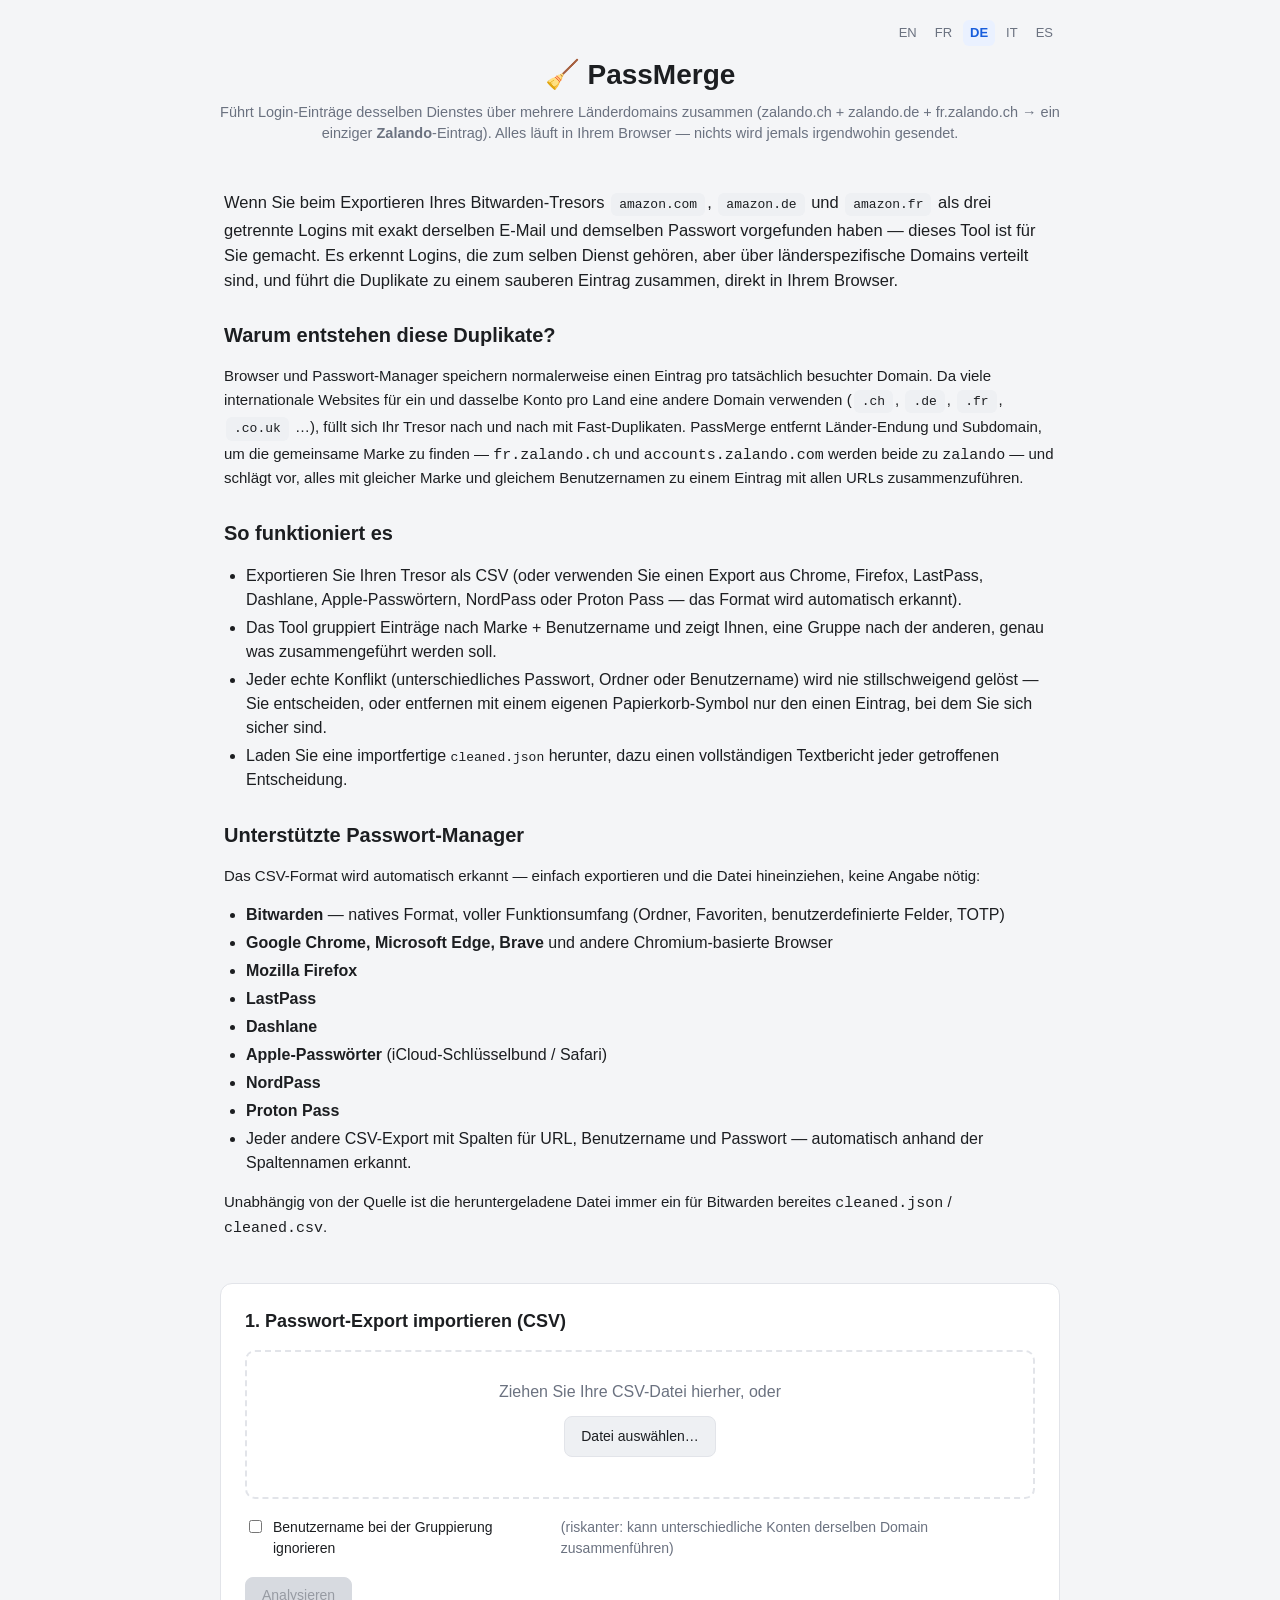
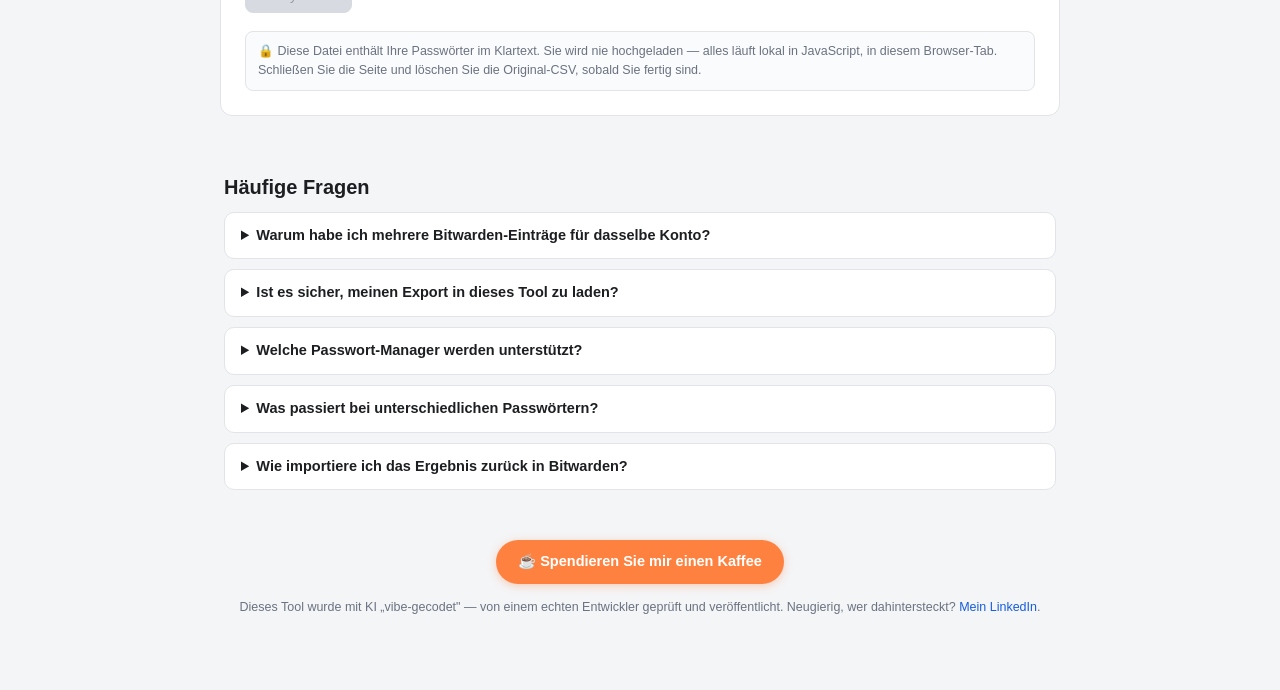
==== de/index.html @ 8283f2ba "Initial commit: PassMerge Merges duplicate password manager entries across country-code domains of t" ====
<!doctype html>
<html lang="de">
<head>
<meta charset="utf-8">
<meta name="viewport" content="width=device-width, initial-scale=1">
<title>PassMerge — Doppelte Bitwarden-Passwörter zusammenführen</title>
<meta name="description" content="Kostenloses Browser-Tool, um doppelte Bitwarden-Logins über mehrere Länderdomains hinweg zusammenzuführen (zalando.ch, zalando.de, zalando.fr → ein einziger Zalando-Eintrag). Nichts verlässt jemals Ihren Browser. Liest auch Exporte aus Chrome, Firefox, LastPass, Dashlane, NordPass und Proton Pass.">
<link rel="canonical" href="https://brignolij.github.io/passmerge/de/">
<link rel="alternate" hreflang="en" href="https://brignolij.github.io/passmerge/">
<link rel="alternate" hreflang="fr" href="https://brignolij.github.io/passmerge/fr/">
<link rel="alternate" hreflang="de" href="https://brignolij.github.io/passmerge/de/">
<link rel="alternate" hreflang="it" href="https://brignolij.github.io/passmerge/it/">
<link rel="alternate" hreflang="es" href="https://brignolij.github.io/passmerge/es/">
<link rel="alternate" hreflang="x-default" href="https://brignolij.github.io/passmerge/">
<link rel="stylesheet" href="../assets/style.css">
<script type="application/ld+json">
{
  "@context": "https://schema.org",
  "@type": "SoftwareApplication",
  "name": "PassMerge",
  "applicationCategory": "SecurityApplication",
  "operatingSystem": "Alle (läuft im Browser)",
  "description": "Kostenloses Tool, das doppelte Bitwarden-Passworteinträge über Länder-Domains desselben Dienstes hinweg zu einem Eintrag zusammenführt — vollständig im Browser.",
  "offers": { "@type": "Offer", "price": "0", "priceCurrency": "EUR" },
  "url": "https://brignolij.github.io/passmerge/de/"
}
</script>
<script type="application/ld+json">
{
  "@context": "https://schema.org",
  "@type": "FAQPage",
  "mainEntity": [
    {
      "@type": "Question",
      "name": "Warum habe ich mehrere Bitwarden-Einträge für dasselbe Konto?",
      "acceptedAnswer": { "@type": "Answer", "text": "Das automatische Speichern von Passwörtern legt oft einen Bitwarden-Eintrag pro besuchter Domain an — dasselbe Konto auf zalando.ch, zalando.de und fr.zalando.ch landet so als drei getrennte Einträge statt als einer, obwohl es derselbe Benutzername und dasselbe Passwort ist. PassMerge erkennt die gemeinsame Marke hinter diesen Domains und führt sie zu einem Eintrag mit allen URLs zusammen." }
    },
    {
      "@type": "Question",
      "name": "Ist es sicher, meinen Passwort-Export in dieses Tool zu laden?",
      "acceptedAnswer": { "@type": "Answer", "text": "Es wird nichts hochgeladen. Das Tool läuft vollständig als JavaScript in Ihrem eigenen Browser-Tab — Ihre CSV wird lokal gelesen und verarbeitet, die Ausgabedateien werden lokal erzeugt. Kein Server, keine Netzwerkanfrage, kein Tracking." }
    },
    {
      "@type": "Question",
      "name": "Welche Exporte anderer Passwort-Manager werden unterstützt?",
      "acceptedAnswer": { "@type": "Answer", "text": "Der native CSV-Export von Bitwarden wird unterstützt. Das Tool erkennt außerdem automatisch Exporte aus Chrome, Edge, Brave, Firefox, LastPass, Dashlane, Apple-Passwörtern, NordPass und Proton Pass — die Ausgabe ist immer bereit für den Bitwarden-Import." }
    },
    {
      "@type": "Question",
      "name": "Was passiert, wenn die doppelten Einträge unterschiedliche Passwörter haben?",
      "acceptedAnswer": { "@type": "Answer", "text": "Es wird nie stillschweigend etwas verworfen. Unterscheidet sich ein Passwort, werden Sie gefragt, welches behalten werden soll — die andere Variante wird zusätzlich in die Notizen des zusammengeführten Eintrags geschrieben und im Bericht markiert." }
    },
    {
      "@type": "Question",
      "name": "Wie importiere ich das Ergebnis zurück in Bitwarden?",
      "acceptedAnswer": { "@type": "Answer", "text": "Laden Sie cleaned.json herunter und importieren Sie es: Bitwarden-Web-Tresor → Einstellungen → Daten importieren/exportieren → Format .json (Bitwarden). Testen Sie den Import zuerst in einem leeren Tresor, wenn Sie unsicher sind." }
    }
  ]
}
</script>
</head>
<body>
<div class="wrap">
  <div class="langbar">
    <a href="/passmerge/">EN</a>
    <a href="/passmerge/fr/">FR</a>
    <a href="/passmerge/de/" class="active">DE</a>
    <a href="/passmerge/it/">IT</a>
    <a href="/passmerge/es/">ES</a>
  </div>

  <header>
    <h1>🧹 PassMerge</h1>
    <p class="sub">Führt Login-Einträge desselben Dienstes über mehrere Länderdomains zusammen (zalando.ch + zalando.de + fr.zalando.ch → ein einziger <b>Zalando</b>-Eintrag). Alles läuft in Ihrem Browser — nichts wird jemals irgendwohin gesendet.</p>
  </header>

  <section class="hero">
    <p class="lead">Wenn Sie beim Exportieren Ihres Bitwarden-Tresors <span class="example-chip">amazon.com</span>, <span class="example-chip">amazon.de</span> und <span class="example-chip">amazon.fr</span> als drei getrennte Logins mit exakt derselben E-Mail und demselben Passwort vorgefunden haben — dieses Tool ist für Sie gemacht. Es erkennt Logins, die zum selben Dienst gehören, aber über länderspezifische Domains verteilt sind, und führt die Duplikate zu einem sauberen Eintrag zusammen, direkt in Ihrem Browser.</p>

    <h2>Warum entstehen diese Duplikate?</h2>
    <p>Browser und Passwort-Manager speichern normalerweise einen Eintrag pro tatsächlich besuchter Domain. Da viele internationale Websites für ein und dasselbe Konto pro Land eine andere Domain verwenden (<span class="example-chip">.ch</span>, <span class="example-chip">.de</span>, <span class="example-chip">.fr</span>, <span class="example-chip">.co.uk</span> …), füllt sich Ihr Tresor nach und nach mit Fast-Duplikaten. PassMerge entfernt Länder-Endung und Subdomain, um die gemeinsame Marke zu finden — <code>fr.zalando.ch</code> und <code>accounts.zalando.com</code> werden beide zu <code>zalando</code> — und schlägt vor, alles mit gleicher Marke und gleichem Benutzernamen zu einem Eintrag mit allen URLs zusammenzuführen.</p>

    <h2>So funktioniert es</h2>
    <ul>
      <li>Exportieren Sie Ihren Tresor als CSV (oder verwenden Sie einen Export aus Chrome, Firefox, LastPass, Dashlane, Apple-Passwörtern, NordPass oder Proton Pass — das Format wird automatisch erkannt).</li>
      <li>Das Tool gruppiert Einträge nach Marke + Benutzername und zeigt Ihnen, eine Gruppe nach der anderen, genau was zusammengeführt werden soll.</li>
      <li>Jeder echte Konflikt (unterschiedliches Passwort, Ordner oder Benutzername) wird nie stillschweigend gelöst — Sie entscheiden, oder entfernen mit einem eigenen Papierkorb-Symbol nur den einen Eintrag, bei dem Sie sich sicher sind.</li>
      <li>Laden Sie eine importfertige <code>cleaned.json</code> herunter, dazu einen vollständigen Textbericht jeder getroffenen Entscheidung.</li>
    </ul>

    <h2>Unterstützte Passwort-Manager</h2>
    <p>Das CSV-Format wird automatisch erkannt — einfach exportieren und die Datei hineinziehen, keine Angabe nötig:</p>
    <ul>
      <li><b>Bitwarden</b> — natives Format, voller Funktionsumfang (Ordner, Favoriten, benutzerdefinierte Felder, TOTP)</li>
      <li><b>Google Chrome, Microsoft Edge, Brave</b> und andere Chromium-basierte Browser</li>
      <li><b>Mozilla Firefox</b></li>
      <li><b>LastPass</b></li>
      <li><b>Dashlane</b></li>
      <li><b>Apple-Passwörter</b> (iCloud-Schlüsselbund / Safari)</li>
      <li><b>NordPass</b></li>
      <li><b>Proton Pass</b></li>
      <li>Jeder andere CSV-Export mit Spalten für URL, Benutzername und Passwort — automatisch anhand der Spaltennamen erkannt.</li>
    </ul>
    <p>Unabhängig von der Quelle ist die heruntergeladene Datei immer ein für Bitwarden bereites <code>cleaned.json</code> / <code>cleaned.csv</code>.</p>
  </section>

  <section id="step-upload" class="card">
    <h2>1. Passwort-Export importieren (CSV)</h2>
    <div id="dropzone" class="dropzone">
      <p>Ziehen Sie Ihre CSV-Datei hierher, oder</p>
      <label class="btn" for="fileInput">Datei auswählen…</label>
      <input type="file" id="fileInput" accept=".csv,text/csv" hidden>
      <p id="fileName" class="filename"></p>
    </div>
    <div class="options">
      <label><input type="checkbox" id="optIgnoreUsername"> Benutzername bei der Gruppierung ignorieren <span style="color:var(--muted)">(riskanter: kann unterschiedliche Konten derselben Domain zusammenführen)</span></label>
    </div>
    <button id="btnAnalyze" class="btn primary" disabled>Analysieren</button>
    <p class="privacy">🔒 Diese Datei enthält Ihre Passwörter im Klartext. Sie wird nie hochgeladen — alles läuft lokal in JavaScript, in diesem Browser-Tab. Schließen Sie die Seite und löschen Sie die Original-CSV, sobald Sie fertig sind.</p>
  </section>

  <section id="step-review" class="card" hidden>
    <h2>2. Zusammenführungen einzeln prüfen</h2>
    <div id="summary"></div>
    <div id="wizard"></div>
    <div id="autoList" class="autolist"></div>
  </section>

  <section id="step-download" class="card" hidden>
    <h2>3. Herunterladen</h2>
    <p id="dlStatus"></p>
    <div class="downloads">
      <a id="dlJson" class="btn primary" download="cleaned.json">⬇️ cleaned.json <span style="opacity:.85">(in Bitwarden importieren)</span></a>
      <a id="dlCsv" class="btn" download="cleaned.csv">⬇️ cleaned.csv</a>
      <a id="dlReport" class="btn" download="report.txt">⬇️ report.txt</a>
    </div>
    <p class="privacy">Die Datei wird bei jedem Schritt der obigen Prüfung automatisch aktualisiert — Sie können jederzeit herunterladen, auch bevor Sie fertig sind (noch nicht geprüfte Gruppen behalten ihre sichere Standardwahl). Empfohlen: <code>cleaned.json</code> importieren (Bitwarden-Web-Tresor → Einstellungen → Daten importieren/exportieren → Format <b>.json (Bitwarden)</b>). CSV kann pro zusammengeführtem Eintrag nur eine URL behalten; die übrigen stehen in den Notizen.</p>
    <button id="btnReset" class="btn">🔄 Neu starten</button>
  </section>

  <section class="hero faq">
    <h2>Häufige Fragen</h2>
    <details>
      <summary>Warum habe ich mehrere Bitwarden-Einträge für dasselbe Konto?</summary>
      <p>Automatisches Speichern legt oft einen Eintrag pro besuchter Domain an — dasselbe Konto auf <code>zalando.ch</code>, <code>zalando.de</code> und <code>fr.zalando.ch</code> landet als drei getrennte Einträge. PassMerge erkennt die gemeinsame Marke und führt sie zu einem Eintrag mit allen URLs zusammen.</p>
    </details>
    <details>
      <summary>Ist es sicher, meinen Export in dieses Tool zu laden?</summary>
      <p>Es wird nichts hochgeladen. Das Tool läuft vollständig als JavaScript in Ihrem Tab — CSV lokal gelesen und verarbeitet, Dateien lokal erzeugt. Kein Server, keine Netzwerkanfrage, kein Tracking.</p>
    </details>
    <details>
      <summary>Welche Passwort-Manager werden unterstützt?</summary>
      <p>Der native CSV-Export von Bitwarden. Das Tool erkennt außerdem Chrome, Edge, Brave, Firefox, LastPass, Dashlane, Apple-Passwörter, NordPass und Proton Pass — die Ausgabe ist immer bereit für Bitwarden.</p>
    </details>
    <details>
      <summary>Was passiert bei unterschiedlichen Passwörtern?</summary>
      <p>Es wird nie stillschweigend etwas verworfen. Sie werden gefragt, welches behalten werden soll — die andere Variante wird zusätzlich notiert und im Bericht markiert.</p>
    </details>
    <details>
      <summary>Wie importiere ich das Ergebnis zurück in Bitwarden?</summary>
      <p>Laden Sie <code>cleaned.json</code> herunter: Bitwarden-Web-Tresor → Einstellungen → Daten importieren/exportieren → Format <b>.json (Bitwarden)</b>. Testen Sie zuerst in einem leeren Tresor, wenn Sie unsicher sind.</p>
    </details>
  </section>

  <footer>
    <a class="coffee-banner" href="https://ko-fi.com/jeffreybrignoli" target="_blank" rel="noopener">☕ Spendieren Sie mir einen Kaffee</a>
    <p class="attribution">Dieses Tool wurde mit KI „vibe-gecodet" — von einem echten Entwickler geprüft und veröffentlicht. Neugierig, wer dahintersteckt? <a href="https://www.linkedin.com/in/jeffrey-brignoli/" target="_blank" rel="noopener">Mein LinkedIn</a>.</p>
  </footer>
</div>

<script src="../assets/i18n.js"></script>
<script src="../assets/app.js"></script>
</body>
</html>
---- assets/style.css ----
:root {
  --bg: #f4f5f7;
  --card: #ffffff;
  --border: #e2e4e9;
  --text: #1c1e21;
  --muted: #6b7280;
  --primary: #175ddc;
  --primary-hover: #1149ad;
  --danger: #c0392b;
  --danger-bg: #fdecea;
  --warn: #b8860b;
  --warn-bg: #fff8e1;
  --ok: #1e8e3e;
  --ok-bg: #e9f7ef;
  --coffee: #ff813f;
  --coffee-hover: #e86d2e;
  --mono: ui-monospace, SFMono-Regular, Menlo, Consolas, monospace;
}
* { box-sizing: border-box; }
html { scroll-behavior: smooth; }
body {
  margin: 0;
  background: var(--bg);
  color: var(--text);
  font-family: -apple-system, BlinkMacSystemFont, "Segoe UI", Helvetica, Arial, sans-serif;
  line-height: 1.5;
}
.wrap { max-width: 880px; margin: 0 auto; padding: 20px 20px 80px; }

/* Language switcher */
.langbar { display: flex; justify-content: flex-end; gap: 4px; font-size: 13px; margin-bottom: 8px; flex-wrap: wrap; }
.langbar a { color: var(--muted); text-decoration: none; padding: 3px 7px; border-radius: 6px; }
.langbar a:hover { background: #eef0f3; color: var(--text); }
.langbar a.active { color: var(--primary); font-weight: 700; background: #eaf1ff; }

header { text-align: center; margin-bottom: 20px; }
header h1 { margin: 0 0 6px; font-size: 28px; }
header .sub { color: var(--muted); margin: 0; font-size: 14.5px; }

/* Hero / SEO content */
.hero { padding: 8px 4px 28px; }
.hero h2 { font-size: 20px; margin: 28px 0 10px; }
.hero p { color: var(--text); font-size: 15px; }
.hero .lead { font-size: 16.5px; color: var(--text); }
.hero ul { padding-left: 22px; }
.hero li { margin: 4px 0; }
.example-chip {
  display: inline-block; background: #eef0f3; border-radius: 6px; padding: 2px 8px;
  font-family: var(--mono); font-size: 13px; margin: 2px 2px;
}
.faq { margin-top: 8px; }
.faq details {
  border: 1px solid var(--border); border-radius: 10px; padding: 12px 16px; margin-bottom: 10px; background: var(--card);
}
.faq summary { cursor: pointer; font-weight: 600; font-size: 14.5px; }
.faq p { margin: 10px 0 0; color: var(--text); font-size: 14.5px; }

.card {
  background: var(--card);
  border: 1px solid var(--border);
  border-radius: 12px;
  padding: 24px;
  margin-bottom: 20px;
}
.card h2 { margin-top: 0; font-size: 18px; }
.dropzone {
  border: 2px dashed var(--border);
  border-radius: 10px;
  padding: 28px;
  text-align: center;
  transition: border-color .15s, background .15s;
}
.dropzone.drag { border-color: var(--primary); background: #f0f5ff; }
.dropzone p { margin: 0 0 12px; color: var(--muted); }
.filename { margin-top: 12px !important; color: var(--text) !important; font-weight: 600; }
.formatnote { font-size: 12.5px; color: var(--muted) !important; margin-top: 4px !important; font-weight: 400 !important; }
.btn {
  display: inline-block;
  background: #eef0f3;
  color: var(--text);
  border: 1px solid var(--border);
  padding: 9px 16px;
  border-radius: 8px;
  font-size: 14px;
  cursor: pointer;
  text-decoration: none;
}
.btn:hover { background: #e4e6ea; }
.btn.primary { background: var(--primary); border-color: var(--primary); color: #fff; }
.btn.primary:hover { background: var(--primary-hover); }
.btn.primary:disabled, .btn:disabled { background: #d7dae0; border-color: #d7dae0; color: #979ba3; cursor: not-allowed; }
.btn.danger { background: var(--danger); border-color: var(--danger); color: #fff; }
.options { margin: 18px 0; font-size: 14px; }
.options label { display: flex; gap: 8px; align-items: flex-start; color: var(--text); }
.privacy {
  margin: 18px 0 0; font-size: 12.5px; color: var(--muted);
  background: #fafbfc; border: 1px solid var(--border); border-radius: 8px; padding: 10px 12px;
}
#summary { font-size: 14.5px; margin-bottom: 18px; }
#summary b { color: var(--primary); }

.progress { font-size: 12.5px; color: var(--muted); font-weight: 600; text-transform: uppercase; letter-spacing: .03em; margin-bottom: 10px; }

.group-card {
  border: 1px solid var(--border);
  border-radius: 10px;
  padding: 16px 18px;
  margin-bottom: 16px;
  background: #fcfcfd;
}
.group-card h3 { margin: 0 0 10px; font-size: 15.5px; }
.row-hint { font-size: 12.5px; color: var(--muted); margin: -2px 0 10px; }
.group-card table { width: 100%; border-collapse: collapse; font-size: 13px; margin-bottom: 14px; }
.group-card th, .group-card td {
  text-align: left; padding: 5px 8px; border-bottom: 1px solid var(--border);
  max-width: 220px; overflow-wrap: anywhere;
}
.group-card th { color: var(--muted); font-weight: 600; font-size: 12px; text-transform: uppercase; letter-spacing: .02em; }
.group-card code { font-family: var(--mono); background: #f0f1f3; padding: 1px 5px; border-radius: 4px; font-size: 12.5px; }
.row-delete-btn {
  background: none; border: 1px solid transparent; cursor: pointer; font-size: 15px;
  line-height: 1; padding: 4px 6px; border-radius: 6px;
}
.row-delete-btn:hover { background: var(--danger-bg); border-color: var(--danger); }
tr.row-removed td { text-decoration: line-through; opacity: .45; }
tr.row-removed .row-delete-btn { background: var(--ok-bg); }

.choice-row { margin-bottom: 12px; }
.choice-row > label { display: block; font-size: 13.5px; font-weight: 600; margin-bottom: 8px; }
.choice-buttons { display: flex; gap: 8px; flex-wrap: wrap; }
.choice-btn {
  padding: 9px 14px; border-radius: 8px; border: 1.5px solid var(--border);
  background: #fff; font-size: 13.5px; cursor: pointer; font-weight: 600; color: var(--text);
}
.choice-btn:hover { border-color: var(--primary); }
.choice-btn.active { border-color: var(--primary); background: #eaf1ff; color: var(--primary); }
.choice-btn.active[data-action="delete"] { border-color: var(--danger); background: var(--danger-bg); color: var(--danger); }
.choice-btn.active[data-action="keep"] { border-color: var(--ok); background: var(--ok-bg); color: var(--ok); }

.field-conflict {
  border: 1px solid var(--warn); background: var(--warn-bg);
  border-radius: 8px; padding: 10px 14px; margin-bottom: 10px;
}
.field-conflict legend { font-size: 13px; font-weight: 600; color: var(--warn); padding: 0 4px; }
.radio-option { display: flex; align-items: center; gap: 8px; font-size: 13.5px; margin: 4px 0; }
.radio-option .src { color: var(--muted); font-size: 12px; }
.custom-value { padding: 4px 7px; border: 1px solid var(--border); border-radius: 6px; font-size: 13px; flex: 1; min-width: 120px; }
.delete-warning { color: var(--danger); font-size: 13px; margin-bottom: 10px; }
.keep-note { color: var(--muted); font-size: 13px; margin-bottom: 10px; }
.autolist { font-size: 13.5px; color: var(--muted); margin-bottom: 16px; }
.autolist details summary { cursor: pointer; }
.autolist li { margin: 3px 0; }
.downloads { display: flex; gap: 10px; flex-wrap: wrap; margin: 14px 0; }
.badge { display: inline-block; font-size: 11px; font-weight: 700; padding: 2px 7px; border-radius: 999px; margin-left: 6px; }
.badge.warn { background: var(--warn-bg); color: var(--warn); }
.badge.ok { background: var(--ok-bg); color: var(--ok); }
[hidden] { display: none !important; }
#dlStatus { font-size: 13.5px; margin-bottom: 4px; color: var(--muted); }
.nav-row { display: flex; justify-content: space-between; align-items: center; margin-top: 4px; }
.done-msg { text-align: center; padding: 20px; color: var(--ok); font-weight: 600; font-size: 15px; }

/* Footer: donation banner + attribution */
footer { margin-top: 12px; text-align: center; }
.coffee-banner {
  display: inline-flex; align-items: center; gap: 8px;
  background: var(--coffee); color: #fff; text-decoration: none;
  padding: 11px 22px; border-radius: 999px; font-weight: 700; font-size: 14.5px;
  box-shadow: 0 2px 8px rgba(255,129,63,.35);
}
.coffee-banner:hover { background: var(--coffee-hover); }
.attribution { color: var(--muted); font-size: 12.5px; margin: 14px 0 0; }
.attribution a { color: var(--primary); text-decoration: none; }
.attribution a:hover { text-decoration: underline; }

@media (max-width: 480px) {
  .wrap { padding: 16px 16px 60px; }
  header h1 { font-size: 24px; }
}
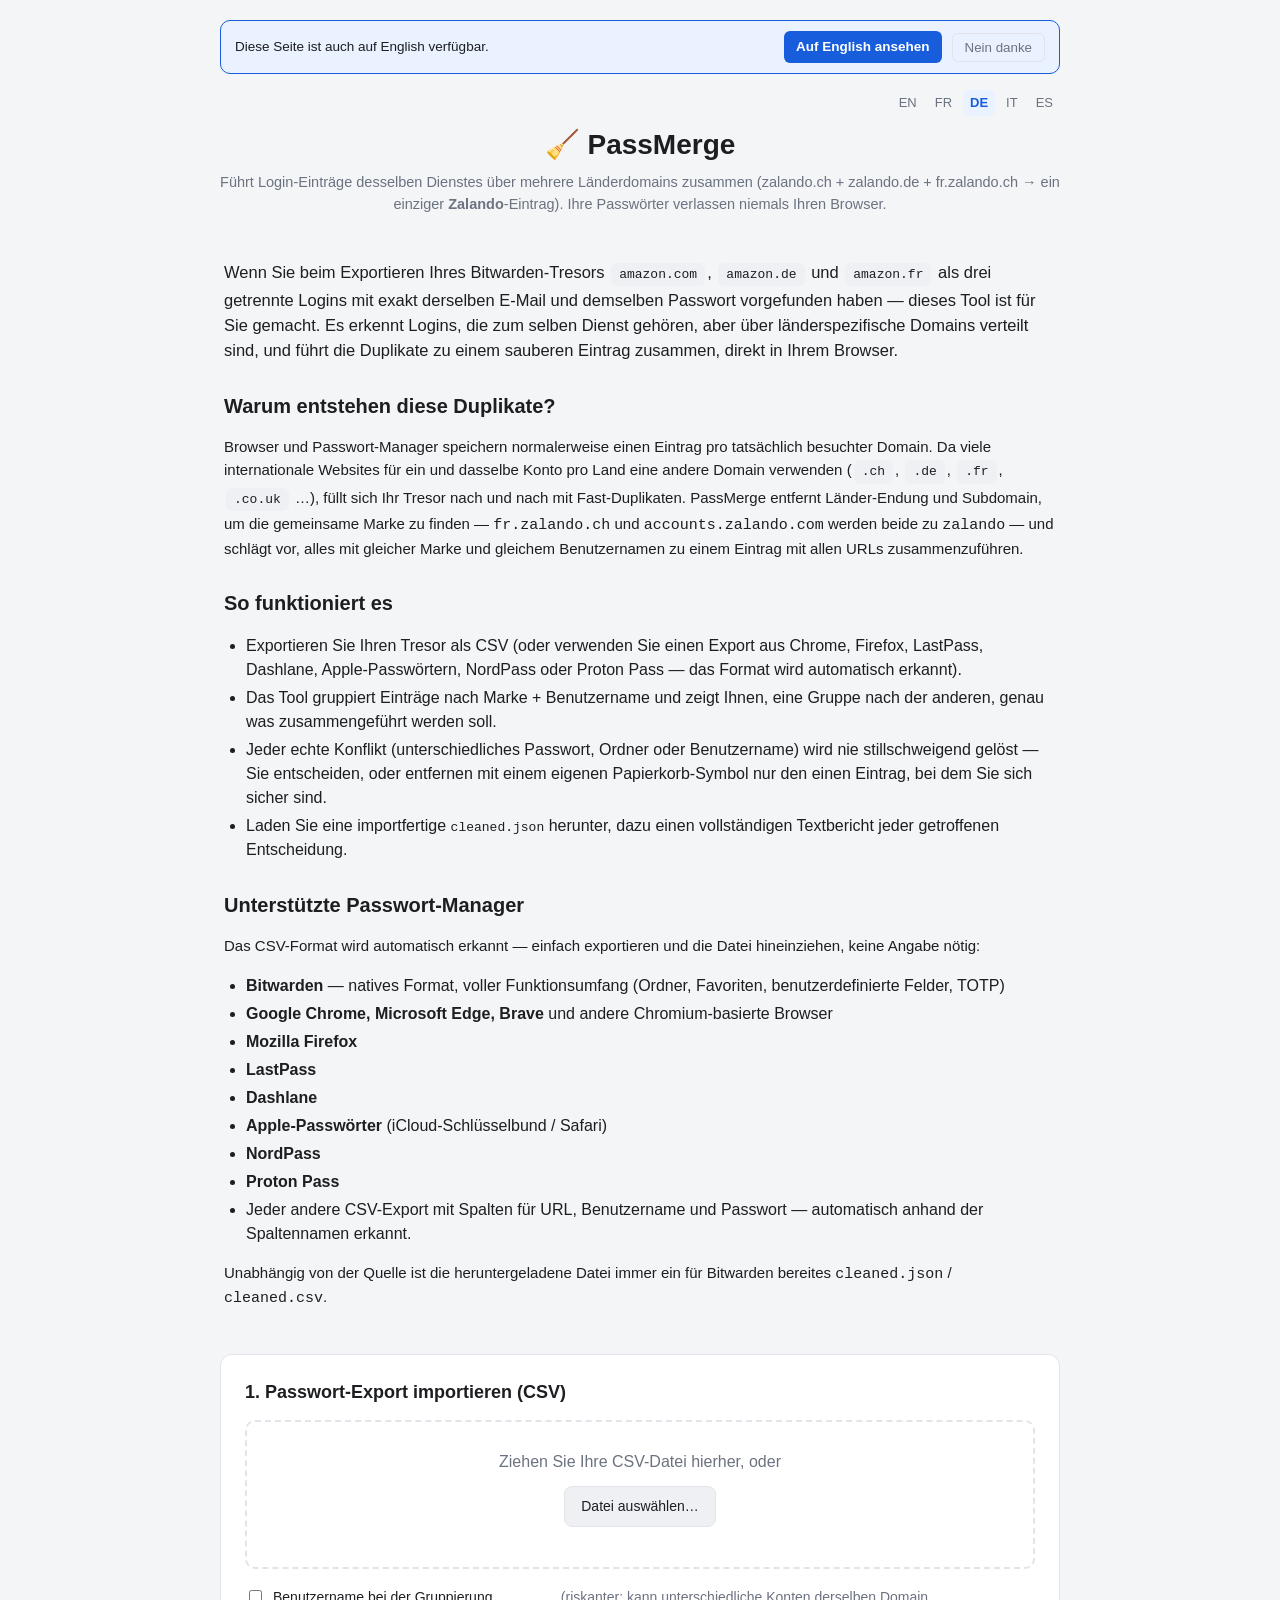
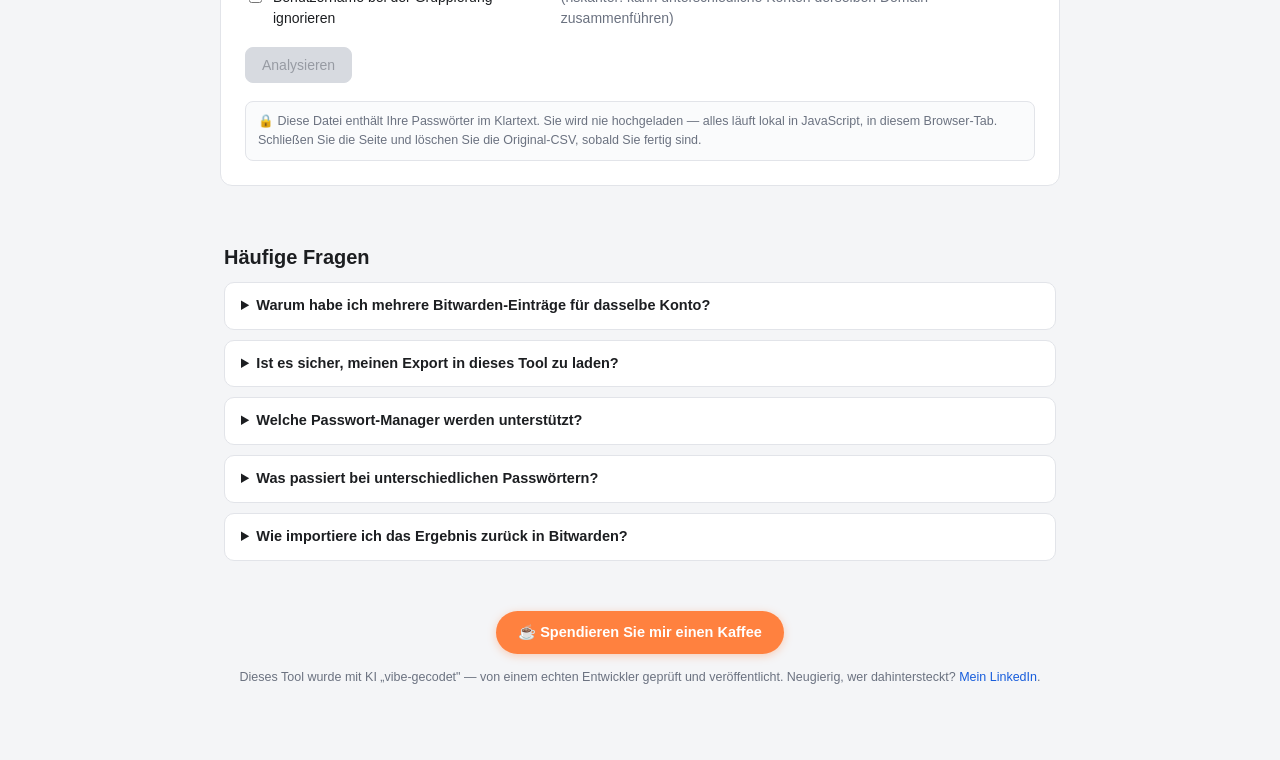
==== commit 25d62834: "Add Google Analytics (GA4) and update privacy copy accordingly New GA4 property "PassMerge" (separat" ====
--- a/de/index.html
+++ b/de/index.html
@@ -1,6 +1,15 @@
 <!doctype html>
 <html lang="de">
 <head>
+<!-- Google tag (gtag.js) -->
+<script async src="https://www.googletagmanager.com/gtag/js?id=G-42LEBZWF1H"></script>
+<script>
+  window.dataLayer = window.dataLayer || [];
+  function gtag(){dataLayer.push(arguments);}
+  gtag('js', new Date());
+  gtag('config', 'G-42LEBZWF1H');
+</script>
+
 <meta charset="utf-8">
 <meta name="viewport" content="width=device-width, initial-scale=1">
 <title>PassMerge — Doppelte Bitwarden-Passwörter zusammenführen</title>
@@ -38,7 +47,7 @@
     {
       "@type": "Question",
       "name": "Ist es sicher, meinen Passwort-Export in dieses Tool zu laden?",
-      "acceptedAnswer": { "@type": "Answer", "text": "Es wird nichts hochgeladen. Das Tool läuft vollständig als JavaScript in Ihrem eigenen Browser-Tab — Ihre CSV wird lokal gelesen und verarbeitet, die Ausgabedateien werden lokal erzeugt. Kein Server, keine Netzwerkanfrage, kein Tracking." }
+      "acceptedAnswer": { "@type": "Answer", "text": "Ihre CSV-Datei selbst wird nie irgendwohin hochgeladen \u2014 sie wird vollst\u00e4ndig als JavaScript in Ihrem eigenen Browser-Tab gelesen und verarbeitet, die Ausgabedateien werden lokal erzeugt. Die Seite verwendet datenschutzfreundliches Google Analytics, um Besuche zu z\u00e4hlen; das sieht nur, welche Seiten Sie ansehen, niemals Ihre Datei oder deren Inhalt." }
     },
     {
       "@type": "Question",
@@ -71,7 +80,7 @@
 
   <header>
     <h1>🧹 PassMerge</h1>
-    <p class="sub">Führt Login-Einträge desselben Dienstes über mehrere Länderdomains zusammen (zalando.ch + zalando.de + fr.zalando.ch → ein einziger <b>Zalando</b>-Eintrag). Alles läuft in Ihrem Browser — nichts wird jemals irgendwohin gesendet.</p>
+    <p class="sub">Führt Login-Einträge desselben Dienstes über mehrere Länderdomains zusammen (zalando.ch + zalando.de + fr.zalando.ch → ein einziger <b>Zalando</b>-Eintrag). Ihre Passwörter verlassen niemals Ihren Browser.</p>
   </header>
 
   <section class="hero">
@@ -146,7 +155,7 @@
     </details>
     <details>
       <summary>Ist es sicher, meinen Export in dieses Tool zu laden?</summary>
-      <p>Es wird nichts hochgeladen. Das Tool läuft vollständig als JavaScript in Ihrem Tab — CSV lokal gelesen und verarbeitet, Dateien lokal erzeugt. Kein Server, keine Netzwerkanfrage, kein Tracking.</p>
+      <p>Ihre CSV-Datei selbst wird nie irgendwohin hochgeladen — sie wird vollständig als JavaScript in Ihrem Tab gelesen und verarbeitet, die Dateien werden lokal erzeugt. Die Seite verwendet datenschutzfreundliches Google Analytics, um Besuche zu zählen; das sieht nur, welche Seiten Sie ansehen, niemals Ihre Datei oder deren Inhalt.</p>
     </details>
     <details>
       <summary>Welche Passwort-Manager werden unterstützt?</summary>
--- a/assets/style.css
+++ b/assets/style.css
@@ -159,6 +159,16 @@
 .nav-row { display: flex; justify-content: space-between; align-items: center; margin-top: 4px; }
 .done-msg { text-align: center; padding: 20px; color: var(--ok); font-weight: 600; font-size: 15px; }
 
+.lang-banner {
+  display: flex; align-items: center; gap: 10px; flex-wrap: wrap;
+  background: #eaf1ff; border: 1px solid var(--primary); border-radius: 10px;
+  padding: 10px 14px; margin-bottom: 16px; font-size: 13.5px;
+}
+.lang-banner span { flex: 1; min-width: 160px; color: var(--text); }
+.lang-banner-btn { background: var(--primary); color: #fff; border-radius: 6px; padding: 6px 12px; text-decoration: none; font-weight: 600; white-space: nowrap; }
+.lang-banner-btn:hover { background: var(--primary-hover); }
+.lang-banner-dismiss { background: none; border: 1px solid var(--border); border-radius: 6px; padding: 6px 12px; cursor: pointer; color: var(--muted); white-space: nowrap; }
+
 /* Footer: donation banner + attribution */
 footer { margin-top: 12px; text-align: center; }
 .coffee-banner {
